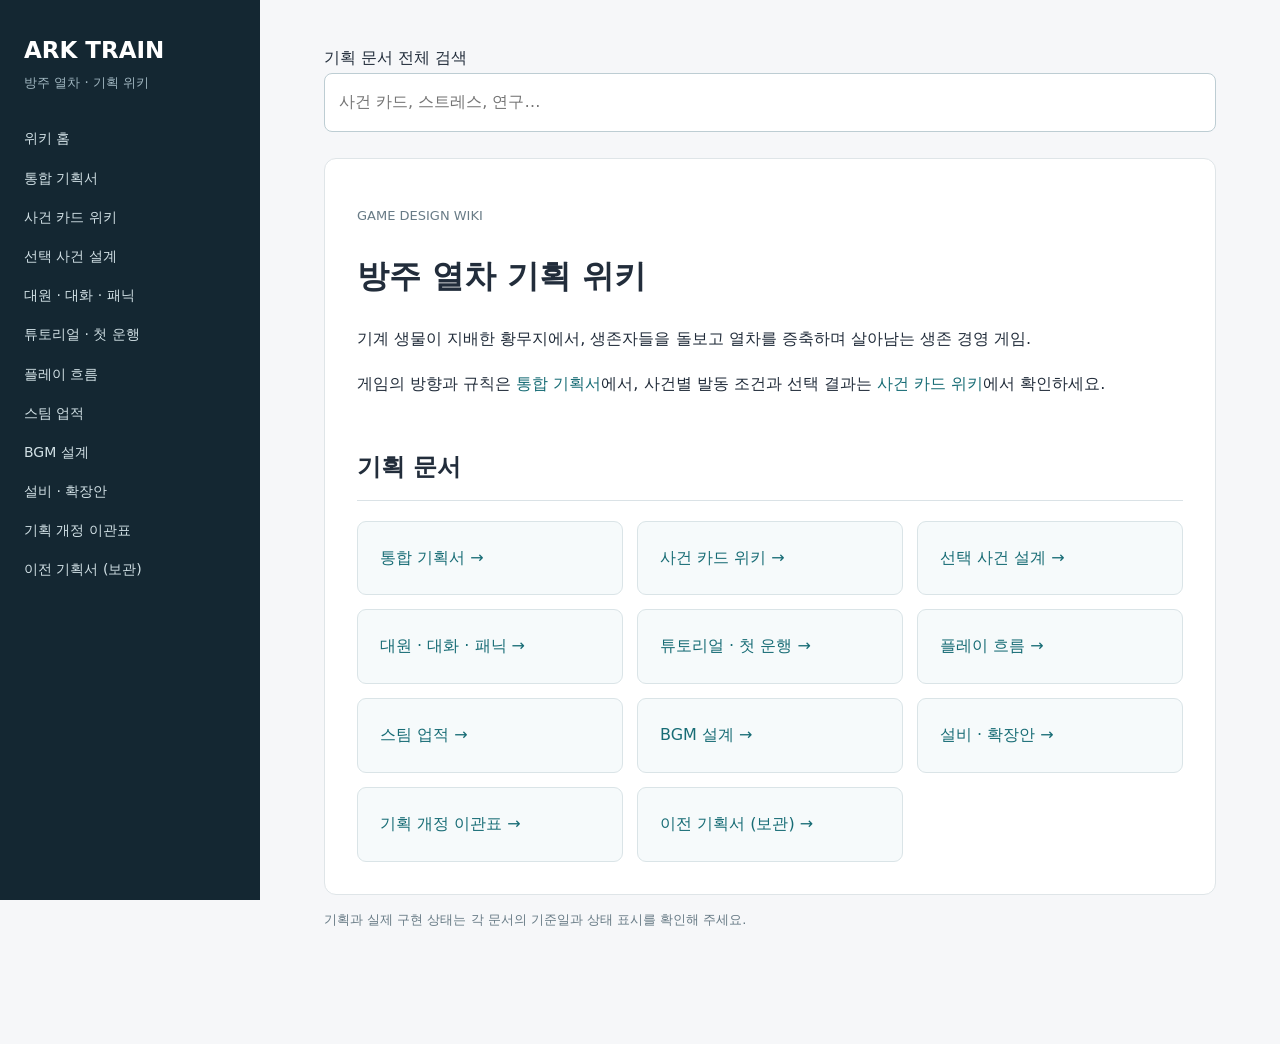
==== index.html @ 07cf61d9 "Publish Ark Train planning wiki" ====
<!doctype html><html lang="ko"><head><meta charset="utf-8"><meta name="viewport" content="width=device-width,initial-scale=1"><title>홈 · 방주 열차 기획 위키</title><link rel="stylesheet" href="style.css"><script defer src="search.js"></script></head><body><aside><strong>ARK TRAIN</strong><small>방주 열차 · 기획 위키</small><nav aria-label="문서 메뉴"><a href="index.html">위키 홈</a><a href="design.html">통합 기획서</a><a href="events.html">사건 카드 위키</a><a href="choices.html">선택 사건 설계</a><a href="crew.html">대원 · 대화 · 패닉</a><a href="tutorial.html">튜토리얼 · 첫 운행</a><a href="flow.html">플레이 흐름</a><a href="achievements.html">스팀 업적</a><a href="music.html">BGM 설계</a><a href="facilities.html">설비 · 확장안</a><a href="migration.html">기획 개정 이관표</a><a href="archive.html">이전 기획서 (보관)</a></nav></aside><main><label for="search">기획 문서 전체 검색</label><input id="search" type="search" placeholder="사건 카드, 스트레스, 연구…" autocomplete="off"><div id="results" aria-live="polite"></div><article><p class="meta">GAME DESIGN WIKI</p><h1>방주 열차 기획 위키</h1><p>기계 생물이 지배한 황무지에서, 생존자들을 돌보고 열차를 증축하며 살아남는 생존 경영 게임.</p><p>게임의 방향과 규칙은 <a href="design.html">통합 기획서</a>에서, 사건별 발동 조건과 선택 결과는 <a href="events.html">사건 카드 위키</a>에서 확인하세요.</p><h2>기획 문서</h2><div class="cards"><a href="design.html">통합 기획서 →</a><a href="events.html">사건 카드 위키 →</a><a href="choices.html">선택 사건 설계 →</a><a href="crew.html">대원 · 대화 · 패닉 →</a><a href="tutorial.html">튜토리얼 · 첫 운행 →</a><a href="flow.html">플레이 흐름 →</a><a href="achievements.html">스팀 업적 →</a><a href="music.html">BGM 설계 →</a><a href="facilities.html">설비 · 확장안 →</a><a href="migration.html">기획 개정 이관표 →</a><a href="archive.html">이전 기획서 (보관) →</a></div></article><p class="meta">기획과 실제 구현 상태는 각 문서의 기준일과 상태 표시를 확인해 주세요.</p></main></body></html>
---- style.css ----
*{box-sizing:border-box}html{scroll-behavior:smooth}body{margin:0;background:#f6f7f9;color:#222d3b;font:16px/1.8 system-ui,"Malgun Gothic",sans-serif}a{color:#176c75;text-decoration:none}a:hover{text-decoration:underline}aside{position:fixed;width:260px;height:100vh;overflow:auto;padding:30px 24px;background:#142732;color:#fff}aside a{display:block;color:#d1e0e5;padding:7px 0;font-size:14px}aside strong{font-size:23px}aside small{display:block;color:#9fb5bf;margin-bottom:24px}main{max-width:1250px;margin-left:260px;padding:44px 5vw 100px}article{background:white;border:1px solid #dfe5e8;border-radius:12px;padding:32px;overflow-wrap:anywhere}h1{font-size:32px;line-height:1.4}h2{margin-top:48px;border-bottom:1px solid #dae2e6;padding-bottom:10px}h3{margin-top:32px}h1,h2,h3{scroll-margin-top:24px}table{display:block;overflow:auto;border-collapse:collapse;font-size:14px;margin:22px 0}td,th{border:1px solid #dbe2e6;padding:10px 14px;min-width:80px}th{background:#edf3f4;text-align:left}blockquote{border-left:4px solid #45a2a0;margin:20px 0;padding:8px 20px;background:#f0f7f7}code{background:#edf0f4;padding:2px 5px;border-radius:4px;font-size:.88em}pre{overflow:auto;background:#edf0f4;padding:18px}input{width:100%;padding:14px;border:1px solid #bdcdd3;border-radius:8px;font:inherit}#results{margin:12px 0 26px}#results a{display:block;background:white;padding:12px 18px;border-bottom:1px solid #ddd}#results small{display:block;color:#647580}.cards{display:grid;grid-template-columns:repeat(auto-fit,minmax(230px,1fr));gap:14px}.cards a{border:1px solid #dae4e7;border-radius:9px;padding:22px;background:#f6fafb}.meta{color:#687b86;font-size:13px}.toc{font-size:14px;max-height:330px;overflow:auto}details{background:#f4f7f8;padding:14px 20px;border-radius:8px}summary{cursor:pointer;font-weight:600}@media(max-width:800px){aside{position:static;width:100%;height:auto;padding:18px 22px}aside nav{display:flex;gap:16px;overflow:auto}aside a{white-space:nowrap}aside small{margin-bottom:8px}main{margin:0;padding:24px 15px}article{padding:20px}h1{font-size:26px}}
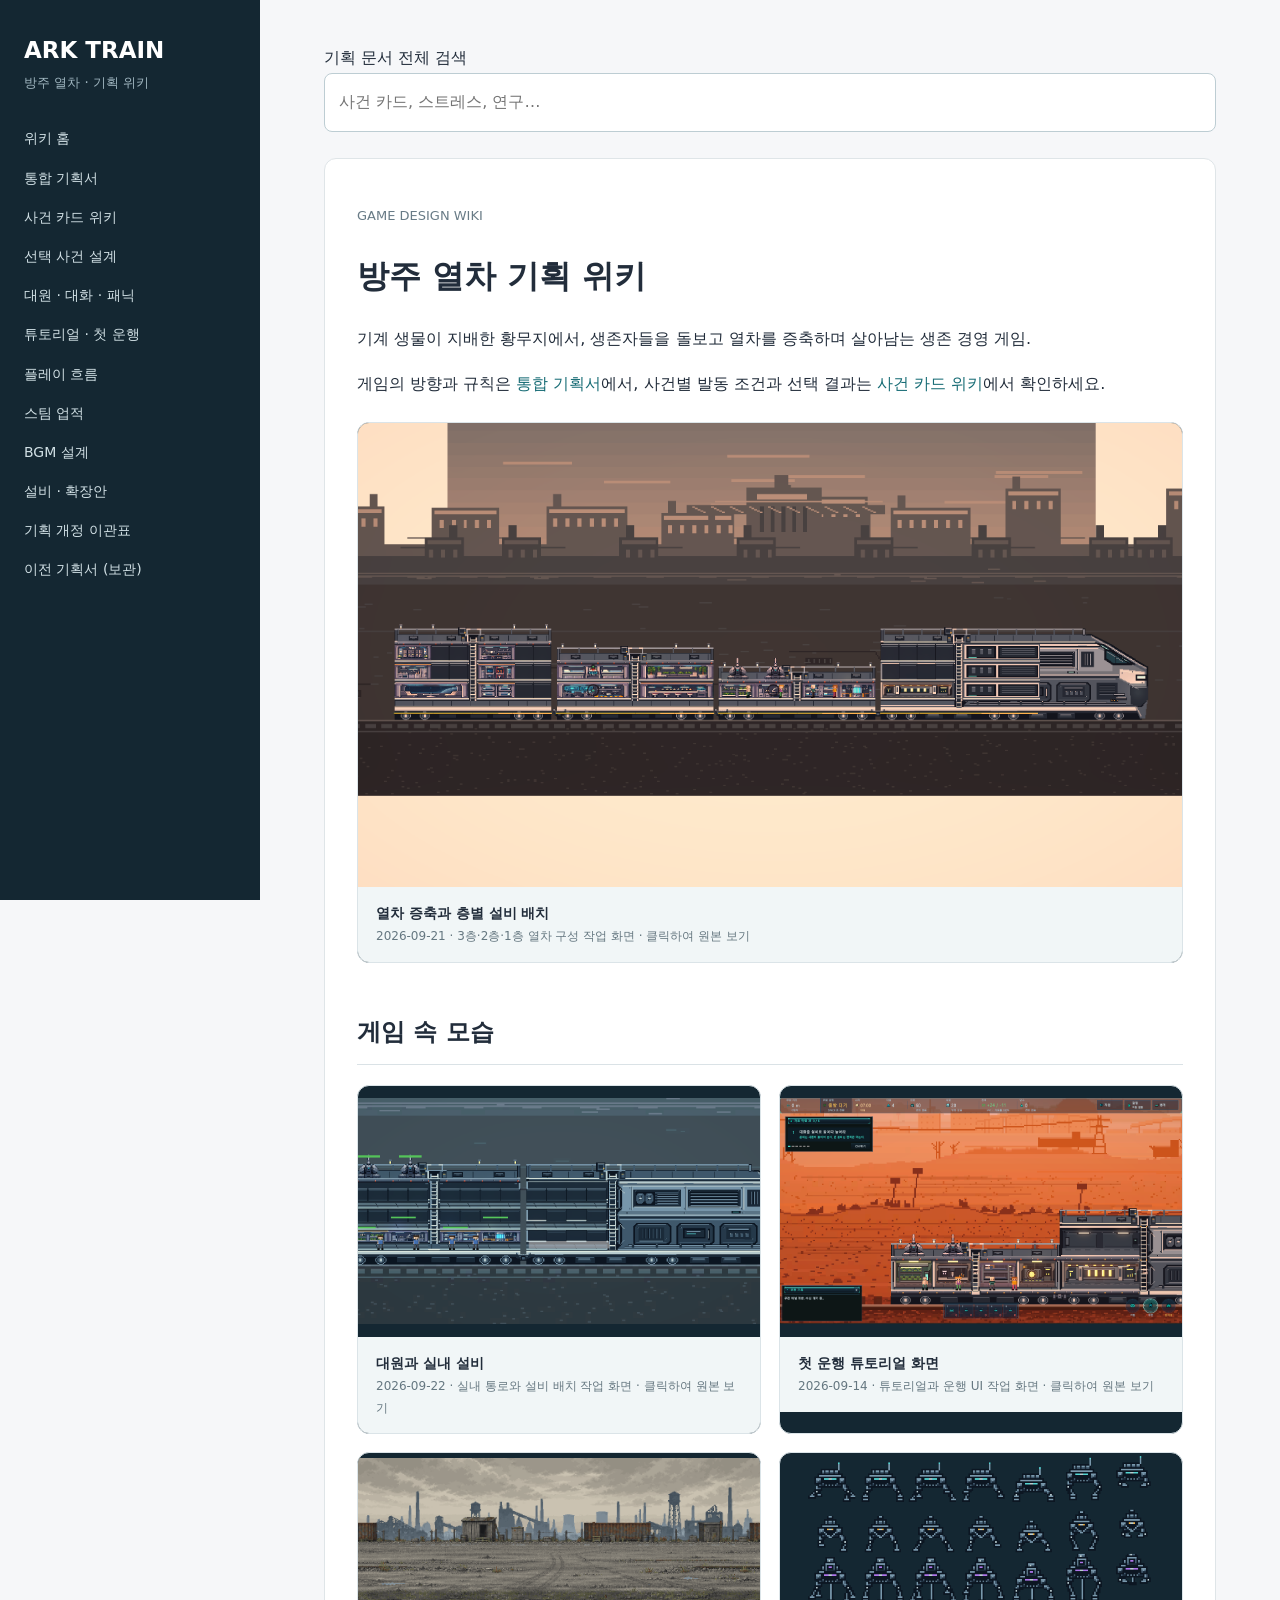
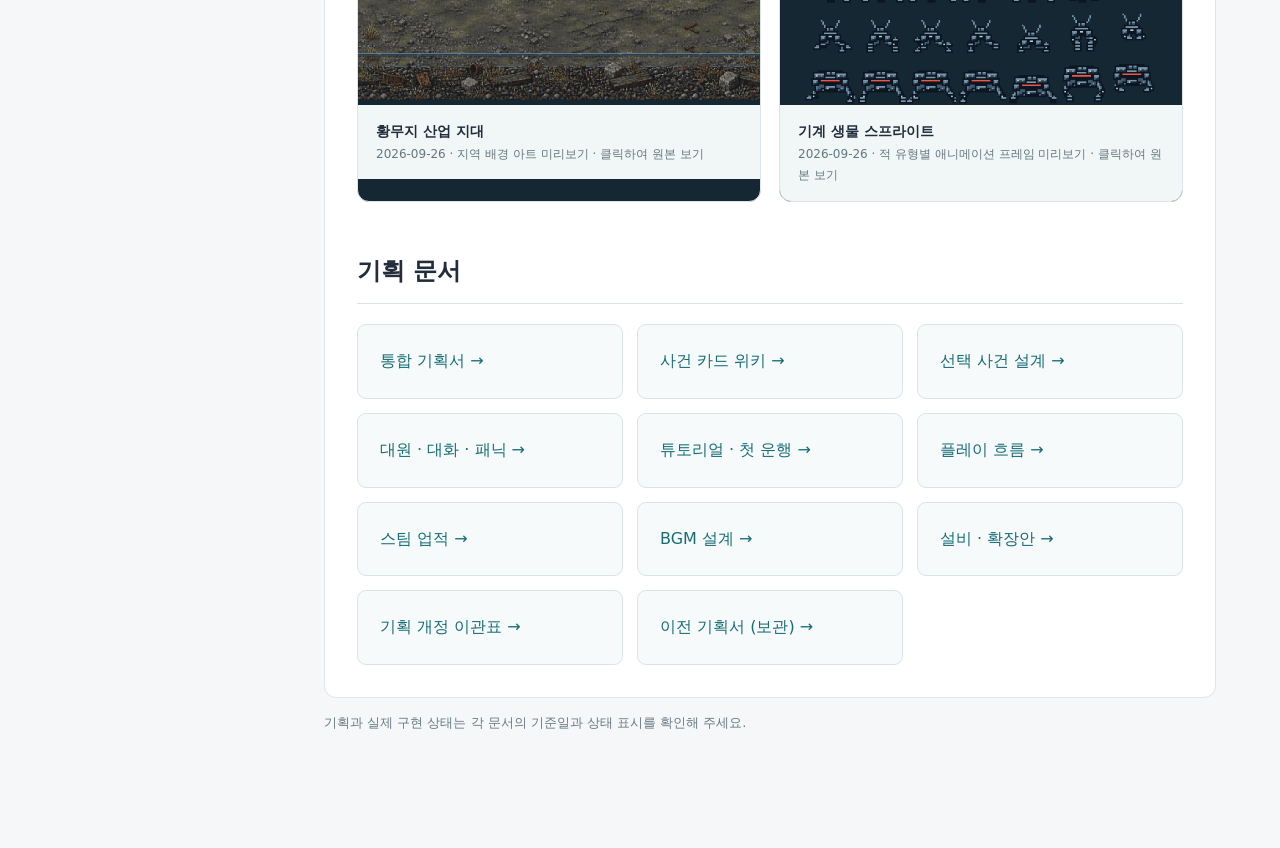
==== commit 2c6c53de: "Add game screenshots and art galleries to planning wiki" ====
--- a/index.html
+++ b/index.html
@@ -1 +1 @@
-<!doctype html><html lang="ko"><head><meta charset="utf-8"><meta name="viewport" content="width=device-width,initial-scale=1"><title>홈 · 방주 열차 기획 위키</title><link rel="stylesheet" href="style.css"><script defer src="search.js"></script></head><body><aside><strong>ARK TRAIN</strong><small>방주 열차 · 기획 위키</small><nav aria-label="문서 메뉴"><a href="index.html">위키 홈</a><a href="design.html">통합 기획서</a><a href="events.html">사건 카드 위키</a><a href="choices.html">선택 사건 설계</a><a href="crew.html">대원 · 대화 · 패닉</a><a href="tutorial.html">튜토리얼 · 첫 운행</a><a href="flow.html">플레이 흐름</a><a href="achievements.html">스팀 업적</a><a href="music.html">BGM 설계</a><a href="facilities.html">설비 · 확장안</a><a href="migration.html">기획 개정 이관표</a><a href="archive.html">이전 기획서 (보관)</a></nav></aside><main><label for="search">기획 문서 전체 검색</label><input id="search" type="search" placeholder="사건 카드, 스트레스, 연구…" autocomplete="off"><div id="results" aria-live="polite"></div><article><p class="meta">GAME DESIGN WIKI</p><h1>방주 열차 기획 위키</h1><p>기계 생물이 지배한 황무지에서, 생존자들을 돌보고 열차를 증축하며 살아남는 생존 경영 게임.</p><p>게임의 방향과 규칙은 <a href="design.html">통합 기획서</a>에서, 사건별 발동 조건과 선택 결과는 <a href="events.html">사건 카드 위키</a>에서 확인하세요.</p><h2>기획 문서</h2><div class="cards"><a href="design.html">통합 기획서 →</a><a href="events.html">사건 카드 위키 →</a><a href="choices.html">선택 사건 설계 →</a><a href="crew.html">대원 · 대화 · 패닉 →</a><a href="tutorial.html">튜토리얼 · 첫 운행 →</a><a href="flow.html">플레이 흐름 →</a><a href="achievements.html">스팀 업적 →</a><a href="music.html">BGM 설계 →</a><a href="facilities.html">설비 · 확장안 →</a><a href="migration.html">기획 개정 이관표 →</a><a href="archive.html">이전 기획서 (보관) →</a></div></article><p class="meta">기획과 실제 구현 상태는 각 문서의 기준일과 상태 표시를 확인해 주세요.</p></main></body></html>+<!doctype html><html lang="ko"><head><meta charset="utf-8"><meta name="viewport" content="width=device-width,initial-scale=1"><title>홈 · 방주 열차 기획 위키</title><link rel="stylesheet" href="style.css"><script defer src="search.js"></script></head><body><aside><strong>ARK TRAIN</strong><small>방주 열차 · 기획 위키</small><nav aria-label="문서 메뉴"><a href="index.html">위키 홈</a><a href="design.html">통합 기획서</a><a href="events.html">사건 카드 위키</a><a href="choices.html">선택 사건 설계</a><a href="crew.html">대원 · 대화 · 패닉</a><a href="tutorial.html">튜토리얼 · 첫 운행</a><a href="flow.html">플레이 흐름</a><a href="achievements.html">스팀 업적</a><a href="music.html">BGM 설계</a><a href="facilities.html">설비 · 확장안</a><a href="migration.html">기획 개정 이관표</a><a href="archive.html">이전 기획서 (보관)</a></nav></aside><main><label for="search">기획 문서 전체 검색</label><input id="search" type="search" placeholder="사건 카드, 스트레스, 연구…" autocomplete="off"><div id="results" aria-live="polite"></div><article><p class="meta">GAME DESIGN WIKI</p><h1>방주 열차 기획 위키</h1><p>기계 생물이 지배한 황무지에서, 생존자들을 돌보고 열차를 증축하며 살아남는 생존 경영 게임.</p><p>게임의 방향과 규칙은 <a href="design.html">통합 기획서</a>에서, 사건별 발동 조건과 선택 결과는 <a href="events.html">사건 카드 위키</a>에서 확인하세요.</p><figure><a href="images/train.png" target="_blank" rel="noopener" aria-label="열차 증축과 층별 설비 배치 원본 보기"><img src="images/train.png" width="2404" height="1352" loading="eager" decoding="async" alt="열차 증축과 층별 설비 배치"></a><figcaption><strong>열차 증축과 층별 설비 배치</strong><span>2026-09-21 · 3층·2층·1층 열차 구성 작업 화면 · 클릭하여 원본 보기</span></figcaption></figure><h2>게임 속 모습</h2><div class="gallery"><figure><a href="images/rooms.png" target="_blank" rel="noopener" aria-label="대원과 실내 설비 원본 보기"><img src="images/rooms.png" width="1202" height="676" loading="lazy" decoding="async" alt="대원과 실내 설비"></a><figcaption><strong>대원과 실내 설비</strong><span>2026-09-22 · 실내 통로와 설비 배치 작업 화면 · 클릭하여 원본 보기</span></figcaption></figure><figure><a href="images/tutorial.png" target="_blank" rel="noopener" aria-label="첫 운행 튜토리얼 화면 원본 보기"><img src="images/tutorial.png" width="1202" height="676" loading="lazy" decoding="async" alt="첫 운행 튜토리얼 화면"></a><figcaption><strong>첫 운행 튜토리얼 화면</strong><span>2026-09-14 · 튜토리얼과 운행 UI 작업 화면 · 클릭하여 원본 보기</span></figcaption></figure><figure><a href="images/wasteland.png" target="_blank" rel="noopener" aria-label="황무지 산업 지대 원본 보기"><img src="images/wasteland.png" width="960" height="576" loading="lazy" decoding="async" alt="황무지 산업 지대"></a><figcaption><strong>황무지 산업 지대</strong><span>2026-09-26 · 지역 배경 아트 미리보기 · 클릭하여 원본 보기</span></figcaption></figure><figure><a href="images/enemies.png" target="_blank" rel="noopener" aria-label="기계 생물 스프라이트 원본 보기"><img src="images/enemies.png" width="896" height="640" loading="lazy" decoding="async" alt="기계 생물 스프라이트"></a><figcaption><strong>기계 생물 스프라이트</strong><span>2026-09-26 · 적 유형별 애니메이션 프레임 미리보기 · 클릭하여 원본 보기</span></figcaption></figure></div><h2>기획 문서</h2><div class="cards"><a href="design.html">통합 기획서 →</a><a href="events.html">사건 카드 위키 →</a><a href="choices.html">선택 사건 설계 →</a><a href="crew.html">대원 · 대화 · 패닉 →</a><a href="tutorial.html">튜토리얼 · 첫 운행 →</a><a href="flow.html">플레이 흐름 →</a><a href="achievements.html">스팀 업적 →</a><a href="music.html">BGM 설계 →</a><a href="facilities.html">설비 · 확장안 →</a><a href="migration.html">기획 개정 이관표 →</a><a href="archive.html">이전 기획서 (보관) →</a></div></article><p class="meta">기획과 실제 구현 상태는 각 문서의 기준일과 상태 표시를 확인해 주세요.</p></main></body></html>
--- a/style.css
+++ b/style.css
@@ -1 +1 @@
-*{box-sizing:border-box}html{scroll-behavior:smooth}body{margin:0;background:#f6f7f9;color:#222d3b;font:16px/1.8 system-ui,"Malgun Gothic",sans-serif}a{color:#176c75;text-decoration:none}a:hover{text-decoration:underline}aside{position:fixed;width:260px;height:100vh;overflow:auto;padding:30px 24px;background:#142732;color:#fff}aside a{display:block;color:#d1e0e5;padding:7px 0;font-size:14px}aside strong{font-size:23px}aside small{display:block;color:#9fb5bf;margin-bottom:24px}main{max-width:1250px;margin-left:260px;padding:44px 5vw 100px}article{background:white;border:1px solid #dfe5e8;border-radius:12px;padding:32px;overflow-wrap:anywhere}h1{font-size:32px;line-height:1.4}h2{margin-top:48px;border-bottom:1px solid #dae2e6;padding-bottom:10px}h3{margin-top:32px}h1,h2,h3{scroll-margin-top:24px}table{display:block;overflow:auto;border-collapse:collapse;font-size:14px;margin:22px 0}td,th{border:1px solid #dbe2e6;padding:10px 14px;min-width:80px}th{background:#edf3f4;text-align:left}blockquote{border-left:4px solid #45a2a0;margin:20px 0;padding:8px 20px;background:#f0f7f7}code{background:#edf0f4;padding:2px 5px;border-radius:4px;font-size:.88em}pre{overflow:auto;background:#edf0f4;padding:18px}input{width:100%;padding:14px;border:1px solid #bdcdd3;border-radius:8px;font:inherit}#results{margin:12px 0 26px}#results a{display:block;background:white;padding:12px 18px;border-bottom:1px solid #ddd}#results small{display:block;color:#647580}.cards{display:grid;grid-template-columns:repeat(auto-fit,minmax(230px,1fr));gap:14px}.cards a{border:1px solid #dae4e7;border-radius:9px;padding:22px;background:#f6fafb}.meta{color:#687b86;font-size:13px}.toc{font-size:14px;max-height:330px;overflow:auto}details{background:#f4f7f8;padding:14px 20px;border-radius:8px}summary{cursor:pointer;font-weight:600}@media(max-width:800px){aside{position:static;width:100%;height:auto;padding:18px 22px}aside nav{display:flex;gap:16px;overflow:auto}aside a{white-space:nowrap}aside small{margin-bottom:8px}main{margin:0;padding:24px 15px}article{padding:20px}h1{font-size:26px}}+*{box-sizing:border-box}html{scroll-behavior:smooth}body{margin:0;background:#f6f7f9;color:#222d3b;font:16px/1.8 system-ui,"Malgun Gothic",sans-serif}a{color:#176c75;text-decoration:none}a:hover{text-decoration:underline}aside{position:fixed;width:260px;height:100vh;overflow:auto;padding:30px 24px;background:#142732;color:#fff}aside a{display:block;color:#d1e0e5;padding:7px 0;font-size:14px}aside strong{font-size:23px}aside small{display:block;color:#9fb5bf;margin-bottom:24px}main{max-width:1250px;margin-left:260px;padding:44px 5vw 100px}article{background:white;border:1px solid #dfe5e8;border-radius:12px;padding:32px;overflow-wrap:anywhere}h1{font-size:32px;line-height:1.4}h2{margin-top:48px;border-bottom:1px solid #dae2e6;padding-bottom:10px}h3{margin-top:32px}h1,h2,h3{scroll-margin-top:24px}table{display:block;overflow:auto;border-collapse:collapse;font-size:14px;margin:22px 0}td,th{border:1px solid #dbe2e6;padding:10px 14px;min-width:80px}th{background:#edf3f4;text-align:left}blockquote{border-left:4px solid #45a2a0;margin:20px 0;padding:8px 20px;background:#f0f7f7}code{background:#edf0f4;padding:2px 5px;border-radius:4px;font-size:.88em}pre{overflow:auto;background:#edf0f4;padding:18px}input{width:100%;padding:14px;border:1px solid #bdcdd3;border-radius:8px;font:inherit}#results{margin:12px 0 26px}#results a{display:block;background:white;padding:12px 18px;border-bottom:1px solid #ddd}#results small{display:block;color:#647580}.cards{display:grid;grid-template-columns:repeat(auto-fit,minmax(230px,1fr));gap:14px}.cards a{border:1px solid #dae4e7;border-radius:9px;padding:22px;background:#f6fafb}.meta{color:#687b86;font-size:13px}.toc{font-size:14px;max-height:330px;overflow:auto}details{background:#f4f7f8;padding:14px 20px;border-radius:8px}summary{cursor:pointer;font-weight:600}@media(max-width:800px){aside{position:static;width:100%;height:auto;padding:18px 22px}aside nav{display:flex;gap:16px;overflow:auto}aside a{white-space:nowrap}aside small{margin-bottom:8px}main{margin:0;padding:24px 15px}article{padding:20px}h1{font-size:26px}}figure{margin:24px 0;border:1px solid #dbe4e8;border-radius:12px;overflow:hidden;background:#142732}figure a{display:block}figure img{display:block;width:100%;height:auto}figcaption{padding:14px 18px;background:#f1f6f7;font-size:14px}figcaption strong,figcaption span{display:block}figcaption span{color:#657780;font-size:12px}.gallery{display:grid;grid-template-columns:repeat(2,minmax(0,1fr));gap:18px}.gallery figure{margin:0}.gallery figure>a{aspect-ratio:16/10;display:flex;align-items:center}.gallery img{max-height:100%;object-fit:contain}@media(max-width:650px){.gallery{grid-template-columns:1fr}}
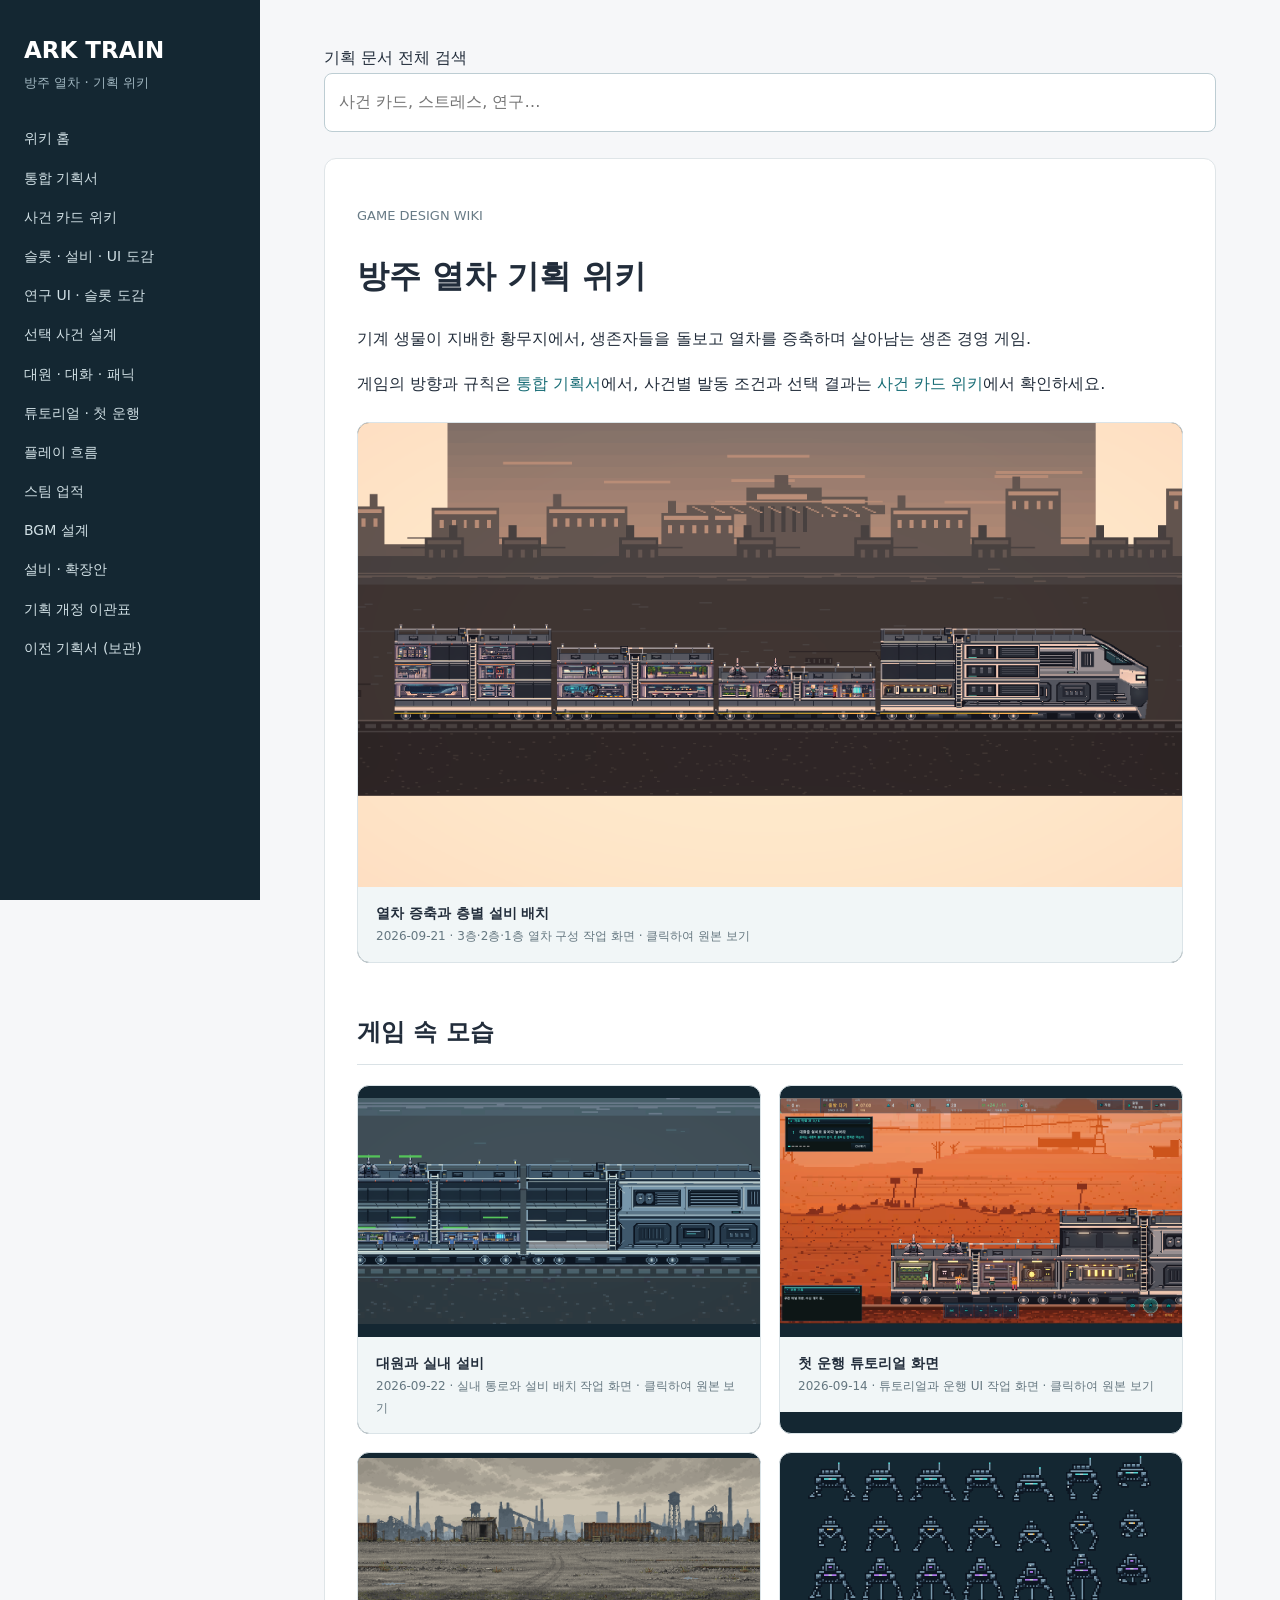
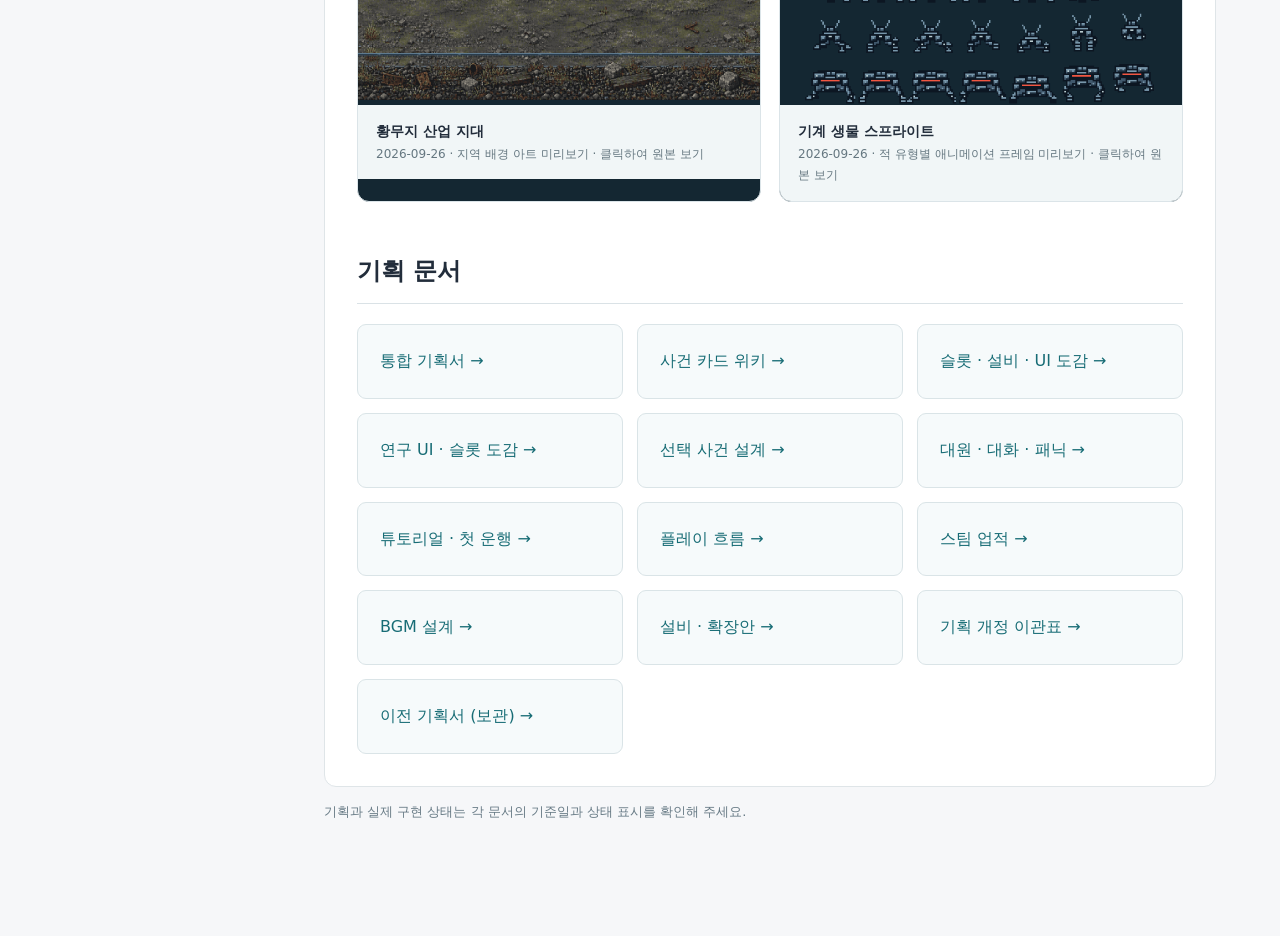
==== commit cfa19205: "Publish event, facility and research UI visual catalogs" ====
--- a/index.html
+++ b/index.html
@@ -1 +1 @@
-<!doctype html><html lang="ko"><head><meta charset="utf-8"><meta name="viewport" content="width=device-width,initial-scale=1"><title>홈 · 방주 열차 기획 위키</title><link rel="stylesheet" href="style.css"><script defer src="search.js"></script></head><body><aside><strong>ARK TRAIN</strong><small>방주 열차 · 기획 위키</small><nav aria-label="문서 메뉴"><a href="index.html">위키 홈</a><a href="design.html">통합 기획서</a><a href="events.html">사건 카드 위키</a><a href="choices.html">선택 사건 설계</a><a href="crew.html">대원 · 대화 · 패닉</a><a href="tutorial.html">튜토리얼 · 첫 운행</a><a href="flow.html">플레이 흐름</a><a href="achievements.html">스팀 업적</a><a href="music.html">BGM 설계</a><a href="facilities.html">설비 · 확장안</a><a href="migration.html">기획 개정 이관표</a><a href="archive.html">이전 기획서 (보관)</a></nav></aside><main><label for="search">기획 문서 전체 검색</label><input id="search" type="search" placeholder="사건 카드, 스트레스, 연구…" autocomplete="off"><div id="results" aria-live="polite"></div><article><p class="meta">GAME DESIGN WIKI</p><h1>방주 열차 기획 위키</h1><p>기계 생물이 지배한 황무지에서, 생존자들을 돌보고 열차를 증축하며 살아남는 생존 경영 게임.</p><p>게임의 방향과 규칙은 <a href="design.html">통합 기획서</a>에서, 사건별 발동 조건과 선택 결과는 <a href="events.html">사건 카드 위키</a>에서 확인하세요.</p><figure><a href="images/train.png" target="_blank" rel="noopener" aria-label="열차 증축과 층별 설비 배치 원본 보기"><img src="images/train.png" width="2404" height="1352" loading="eager" decoding="async" alt="열차 증축과 층별 설비 배치"></a><figcaption><strong>열차 증축과 층별 설비 배치</strong><span>2026-09-21 · 3층·2층·1층 열차 구성 작업 화면 · 클릭하여 원본 보기</span></figcaption></figure><h2>게임 속 모습</h2><div class="gallery"><figure><a href="images/rooms.png" target="_blank" rel="noopener" aria-label="대원과 실내 설비 원본 보기"><img src="images/rooms.png" width="1202" height="676" loading="lazy" decoding="async" alt="대원과 실내 설비"></a><figcaption><strong>대원과 실내 설비</strong><span>2026-09-22 · 실내 통로와 설비 배치 작업 화면 · 클릭하여 원본 보기</span></figcaption></figure><figure><a href="images/tutorial.png" target="_blank" rel="noopener" aria-label="첫 운행 튜토리얼 화면 원본 보기"><img src="images/tutorial.png" width="1202" height="676" loading="lazy" decoding="async" alt="첫 운행 튜토리얼 화면"></a><figcaption><strong>첫 운행 튜토리얼 화면</strong><span>2026-09-14 · 튜토리얼과 운행 UI 작업 화면 · 클릭하여 원본 보기</span></figcaption></figure><figure><a href="images/wasteland.png" target="_blank" rel="noopener" aria-label="황무지 산업 지대 원본 보기"><img src="images/wasteland.png" width="960" height="576" loading="lazy" decoding="async" alt="황무지 산업 지대"></a><figcaption><strong>황무지 산업 지대</strong><span>2026-09-26 · 지역 배경 아트 미리보기 · 클릭하여 원본 보기</span></figcaption></figure><figure><a href="images/enemies.png" target="_blank" rel="noopener" aria-label="기계 생물 스프라이트 원본 보기"><img src="images/enemies.png" width="896" height="640" loading="lazy" decoding="async" alt="기계 생물 스프라이트"></a><figcaption><strong>기계 생물 스프라이트</strong><span>2026-09-26 · 적 유형별 애니메이션 프레임 미리보기 · 클릭하여 원본 보기</span></figcaption></figure></div><h2>기획 문서</h2><div class="cards"><a href="design.html">통합 기획서 →</a><a href="events.html">사건 카드 위키 →</a><a href="choices.html">선택 사건 설계 →</a><a href="crew.html">대원 · 대화 · 패닉 →</a><a href="tutorial.html">튜토리얼 · 첫 운행 →</a><a href="flow.html">플레이 흐름 →</a><a href="achievements.html">스팀 업적 →</a><a href="music.html">BGM 설계 →</a><a href="facilities.html">설비 · 확장안 →</a><a href="migration.html">기획 개정 이관표 →</a><a href="archive.html">이전 기획서 (보관) →</a></div></article><p class="meta">기획과 실제 구현 상태는 각 문서의 기준일과 상태 표시를 확인해 주세요.</p></main></body></html>+<!doctype html><html lang="ko"><head><meta charset="utf-8"><meta name="viewport" content="width=device-width,initial-scale=1"><title>홈 · 방주 열차 기획 위키</title><link rel="stylesheet" href="style.css"><script defer src="search.js"></script></head><body><aside><strong>ARK TRAIN</strong><small>방주 열차 · 기획 위키</small><nav aria-label="문서 메뉴"><a href="index.html">위키 홈</a><a href="design.html">통합 기획서</a><a href="events.html">사건 카드 위키</a><a href="slots.html">슬롯 · 설비 · UI 도감</a><a href="research-atlas.html">연구 UI · 슬롯 도감</a><a href="choices.html">선택 사건 설계</a><a href="crew.html">대원 · 대화 · 패닉</a><a href="tutorial.html">튜토리얼 · 첫 운행</a><a href="flow.html">플레이 흐름</a><a href="achievements.html">스팀 업적</a><a href="music.html">BGM 설계</a><a href="facilities.html">설비 · 확장안</a><a href="migration.html">기획 개정 이관표</a><a href="archive.html">이전 기획서 (보관)</a></nav></aside><main><label for="search">기획 문서 전체 검색</label><input id="search" type="search" placeholder="사건 카드, 스트레스, 연구…" autocomplete="off"><div id="results" aria-live="polite"></div><article><p class="meta">GAME DESIGN WIKI</p><h1>방주 열차 기획 위키</h1><p>기계 생물이 지배한 황무지에서, 생존자들을 돌보고 열차를 증축하며 살아남는 생존 경영 게임.</p><p>게임의 방향과 규칙은 <a href="design.html">통합 기획서</a>에서, 사건별 발동 조건과 선택 결과는 <a href="events.html">사건 카드 위키</a>에서 확인하세요.</p><figure><a href="images/train.png" target="_blank" rel="noopener" aria-label="열차 증축과 층별 설비 배치 원본 보기"><img src="images/train.png" width="2404" height="1352" loading="eager" decoding="async" alt="열차 증축과 층별 설비 배치"></a><figcaption><strong>열차 증축과 층별 설비 배치</strong><span>2026-09-21 · 3층·2층·1층 열차 구성 작업 화면 · 클릭하여 원본 보기</span></figcaption></figure><h2>게임 속 모습</h2><div class="gallery"><figure><a href="images/rooms.png" target="_blank" rel="noopener" aria-label="대원과 실내 설비 원본 보기"><img src="images/rooms.png" width="1202" height="676" loading="lazy" decoding="async" alt="대원과 실내 설비"></a><figcaption><strong>대원과 실내 설비</strong><span>2026-09-22 · 실내 통로와 설비 배치 작업 화면 · 클릭하여 원본 보기</span></figcaption></figure><figure><a href="images/tutorial.png" target="_blank" rel="noopener" aria-label="첫 운행 튜토리얼 화면 원본 보기"><img src="images/tutorial.png" width="1202" height="676" loading="lazy" decoding="async" alt="첫 운행 튜토리얼 화면"></a><figcaption><strong>첫 운행 튜토리얼 화면</strong><span>2026-09-14 · 튜토리얼과 운행 UI 작업 화면 · 클릭하여 원본 보기</span></figcaption></figure><figure><a href="images/wasteland.png" target="_blank" rel="noopener" aria-label="황무지 산업 지대 원본 보기"><img src="images/wasteland.png" width="960" height="576" loading="lazy" decoding="async" alt="황무지 산업 지대"></a><figcaption><strong>황무지 산업 지대</strong><span>2026-09-26 · 지역 배경 아트 미리보기 · 클릭하여 원본 보기</span></figcaption></figure><figure><a href="images/enemies.png" target="_blank" rel="noopener" aria-label="기계 생물 스프라이트 원본 보기"><img src="images/enemies.png" width="896" height="640" loading="lazy" decoding="async" alt="기계 생물 스프라이트"></a><figcaption><strong>기계 생물 스프라이트</strong><span>2026-09-26 · 적 유형별 애니메이션 프레임 미리보기 · 클릭하여 원본 보기</span></figcaption></figure></div><h2>기획 문서</h2><div class="cards"><a href="design.html">통합 기획서 →</a><a href="events.html">사건 카드 위키 →</a><a href="slots.html">슬롯 · 설비 · UI 도감 →</a><a href="research-atlas.html">연구 UI · 슬롯 도감 →</a><a href="choices.html">선택 사건 설계 →</a><a href="crew.html">대원 · 대화 · 패닉 →</a><a href="tutorial.html">튜토리얼 · 첫 운행 →</a><a href="flow.html">플레이 흐름 →</a><a href="achievements.html">스팀 업적 →</a><a href="music.html">BGM 설계 →</a><a href="facilities.html">설비 · 확장안 →</a><a href="migration.html">기획 개정 이관표 →</a><a href="archive.html">이전 기획서 (보관) →</a></div></article><p class="meta">기획과 실제 구현 상태는 각 문서의 기준일과 상태 표시를 확인해 주세요.</p></main></body></html>
--- a/style.css
+++ b/style.css
@@ -1 +1 @@
-*{box-sizing:border-box}html{scroll-behavior:smooth}body{margin:0;background:#f6f7f9;color:#222d3b;font:16px/1.8 system-ui,"Malgun Gothic",sans-serif}a{color:#176c75;text-decoration:none}a:hover{text-decoration:underline}aside{position:fixed;width:260px;height:100vh;overflow:auto;padding:30px 24px;background:#142732;color:#fff}aside a{display:block;color:#d1e0e5;padding:7px 0;font-size:14px}aside strong{font-size:23px}aside small{display:block;color:#9fb5bf;margin-bottom:24px}main{max-width:1250px;margin-left:260px;padding:44px 5vw 100px}article{background:white;border:1px solid #dfe5e8;border-radius:12px;padding:32px;overflow-wrap:anywhere}h1{font-size:32px;line-height:1.4}h2{margin-top:48px;border-bottom:1px solid #dae2e6;padding-bottom:10px}h3{margin-top:32px}h1,h2,h3{scroll-margin-top:24px}table{display:block;overflow:auto;border-collapse:collapse;font-size:14px;margin:22px 0}td,th{border:1px solid #dbe2e6;padding:10px 14px;min-width:80px}th{background:#edf3f4;text-align:left}blockquote{border-left:4px solid #45a2a0;margin:20px 0;padding:8px 20px;background:#f0f7f7}code{background:#edf0f4;padding:2px 5px;border-radius:4px;font-size:.88em}pre{overflow:auto;background:#edf0f4;padding:18px}input{width:100%;padding:14px;border:1px solid #bdcdd3;border-radius:8px;font:inherit}#results{margin:12px 0 26px}#results a{display:block;background:white;padding:12px 18px;border-bottom:1px solid #ddd}#results small{display:block;color:#647580}.cards{display:grid;grid-template-columns:repeat(auto-fit,minmax(230px,1fr));gap:14px}.cards a{border:1px solid #dae4e7;border-radius:9px;padding:22px;background:#f6fafb}.meta{color:#687b86;font-size:13px}.toc{font-size:14px;max-height:330px;overflow:auto}details{background:#f4f7f8;padding:14px 20px;border-radius:8px}summary{cursor:pointer;font-weight:600}@media(max-width:800px){aside{position:static;width:100%;height:auto;padding:18px 22px}aside nav{display:flex;gap:16px;overflow:auto}aside a{white-space:nowrap}aside small{margin-bottom:8px}main{margin:0;padding:24px 15px}article{padding:20px}h1{font-size:26px}}figure{margin:24px 0;border:1px solid #dbe4e8;border-radius:12px;overflow:hidden;background:#142732}figure a{display:block}figure img{display:block;width:100%;height:auto}figcaption{padding:14px 18px;background:#f1f6f7;font-size:14px}figcaption strong,figcaption span{display:block}figcaption span{color:#657780;font-size:12px}.gallery{display:grid;grid-template-columns:repeat(2,minmax(0,1fr));gap:18px}.gallery figure{margin:0}.gallery figure>a{aspect-ratio:16/10;display:flex;align-items:center}.gallery img{max-height:100%;object-fit:contain}@media(max-width:650px){.gallery{grid-template-columns:1fr}}+*{box-sizing:border-box}html{scroll-behavior:smooth}body{margin:0;background:#f6f7f9;color:#222d3b;font:16px/1.8 system-ui,"Malgun Gothic",sans-serif}a{color:#176c75;text-decoration:none}a:hover{text-decoration:underline}aside{position:fixed;width:260px;height:100vh;overflow:auto;padding:30px 24px;background:#142732;color:#fff}aside a{display:block;color:#d1e0e5;padding:7px 0;font-size:14px}aside strong{font-size:23px}aside small{display:block;color:#9fb5bf;margin-bottom:24px}main{max-width:1250px;margin-left:260px;padding:44px 5vw 100px}article{background:white;border:1px solid #dfe5e8;border-radius:12px;padding:32px;overflow-wrap:anywhere}h1{font-size:32px;line-height:1.4}h2{margin-top:48px;border-bottom:1px solid #dae2e6;padding-bottom:10px}h3{margin-top:32px}h1,h2,h3{scroll-margin-top:24px}table{display:block;overflow:auto;border-collapse:collapse;font-size:14px;margin:22px 0}td,th{border:1px solid #dbe2e6;padding:10px 14px;min-width:80px}th{background:#edf3f4;text-align:left}blockquote{border-left:4px solid #45a2a0;margin:20px 0;padding:8px 20px;background:#f0f7f7}code{background:#edf0f4;padding:2px 5px;border-radius:4px;font-size:.88em}pre{overflow:auto;background:#edf0f4;padding:18px}input{width:100%;padding:14px;border:1px solid #bdcdd3;border-radius:8px;font:inherit}#results{margin:12px 0 26px}#results a{display:block;background:white;padding:12px 18px;border-bottom:1px solid #ddd}#results small{display:block;color:#647580}.cards{display:grid;grid-template-columns:repeat(auto-fit,minmax(230px,1fr));gap:14px}.cards a{border:1px solid #dae4e7;border-radius:9px;padding:22px;background:#f6fafb}.meta{color:#687b86;font-size:13px}.toc{font-size:14px;max-height:330px;overflow:auto}details{background:#f4f7f8;padding:14px 20px;border-radius:8px}summary{cursor:pointer;font-weight:600}@media(max-width:800px){aside{position:static;width:100%;height:auto;padding:18px 22px}aside nav{display:flex;gap:16px;overflow:auto}aside a{white-space:nowrap}aside small{margin-bottom:8px}main{margin:0;padding:24px 15px}article{padding:20px}h1{font-size:26px}}figure{margin:24px 0;border:1px solid #dbe4e8;border-radius:12px;overflow:hidden;background:#142732}figure a{display:block}figure img{display:block;width:100%;height:auto}figcaption{padding:14px 18px;background:#f1f6f7;font-size:14px}figcaption strong,figcaption span{display:block}figcaption span{color:#657780;font-size:12px}.gallery{display:grid;grid-template-columns:repeat(2,minmax(0,1fr));gap:18px}.gallery figure{margin:0}.gallery figure>a{aspect-ratio:16/10;display:flex;align-items:center}.gallery img{max-height:100%;object-fit:contain}@media(max-width:650px){.gallery{grid-template-columns:1fr}}.pixel-art>a{min-height:130px;display:flex;align-items:center;justify-content:center;padding:22px}.pixel-art img{width:auto;height:auto;max-width:100%;min-width:216px;image-rendering:pixelated}.facility-entry{border:1px solid #d3e0e4;border-radius:12px;padding:24px;margin:18px 0;scroll-margin-top:24px}.facility-entry h4{font-size:23px;margin:0}.facility-entry .pixel-art{max-width:500px}.badge{color:#177781;font-weight:650;font-size:13px}.slot-strip{display:flex;gap:4px;margin:12px 0}.slot-strip i{display:block;width:30px;height:22px;border:1px solid #adbdc5;background:#edf1f3}.slot-strip i.used{background:#1b969a;border-color:#14747a}.research-grid{display:grid;grid-template-columns:repeat(auto-fit,minmax(230px,1fr));gap:14px;margin-top:24px}.research-node{border:1px solid #cddde1;padding:20px;border-radius:10px;scroll-margin-top:20px}.research-node h3{margin:8px 0;font-size:18px}.research-node p{font-size:14px}.research-node img{object-fit:contain;image-rendering:pixelated;background:#142732;border-radius:6px;padding:6px}.atlas-filter{margin-top:20px}.facility-entry[hidden]{display:none}.ui-shot{max-width:100%}
